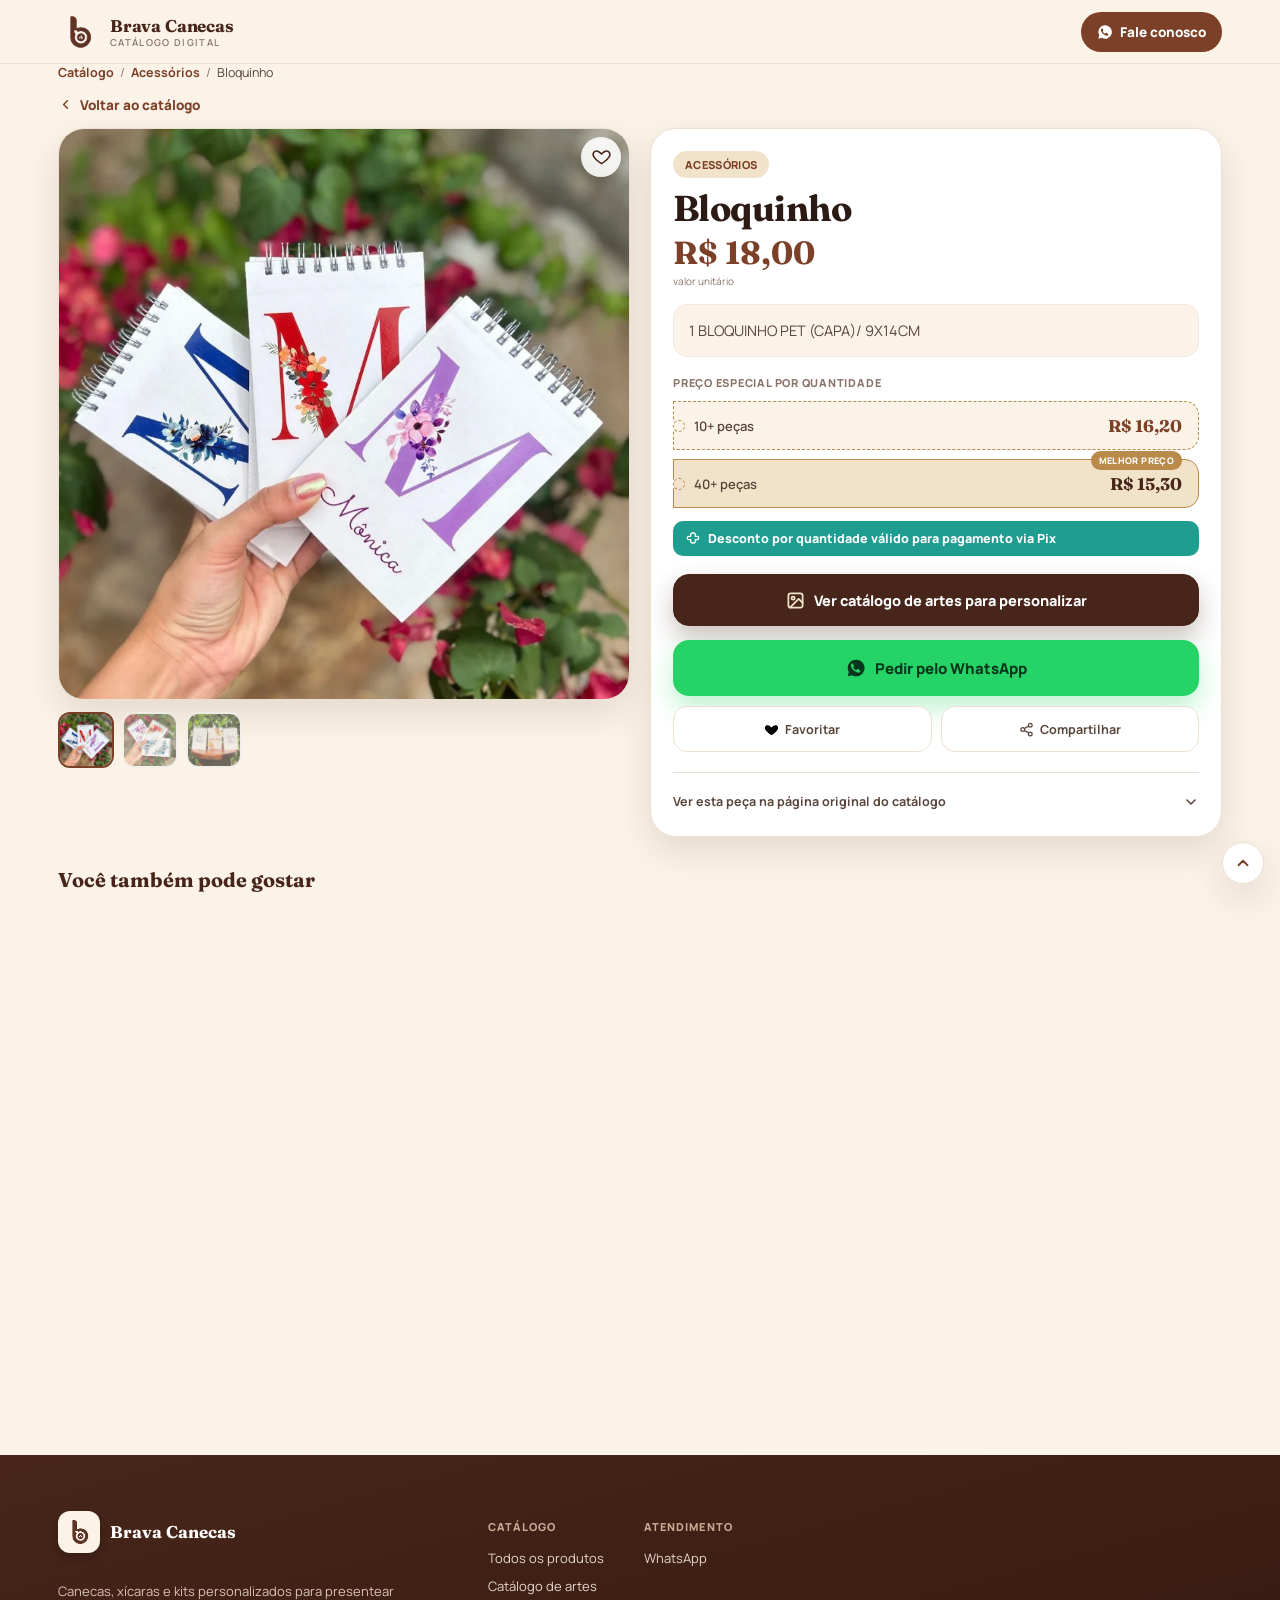
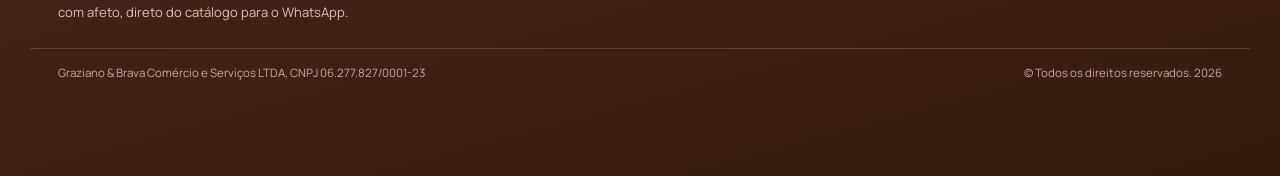
==== produto.html @ dab6013e "Adiciona site completo da Brava Canecas conforme ZIP original" ====
<!doctype html>
<html lang="pt-BR">
<head>
<meta charset="UTF-8">
<meta name="viewport" content="width=device-width, initial-scale=1, viewport-fit=cover">
<title>Produto | Brava Canecas</title>
<meta name="description" content="Detalhes do produto na Brava Canecas, catálogo digital de canecas e xícaras personalizadas.">
<meta name="theme-color" content="#7c3f27">
<link rel="icon" href="assets/capa.webp" type="image/webp">
<link rel="preconnect" href="https://fonts.googleapis.com">
<link rel="preconnect" href="https://fonts.gstatic.com" crossorigin>
<link rel="stylesheet" href="styles.css">
</head>
<body>
<a class="skip-link" href="#main">Pular para o conteúdo</a>

<header class="top">
  <div class="wrap nav">
    <a href="index.html" style="display:flex;align-items:center;gap:10px">
      <div class="logo"><img src="assets/logo.png" alt="Logotipo Brava Canecas"></div>
      <div class="brand">Brava Canecas<small>Catálogo digital</small></div>
    </a>
    <div class="spacer"></div>
    <a class="wa-top" href="https://wa.me/558594275171" target="_blank" rel="noopener" aria-label="Falar no WhatsApp">
      <svg viewBox="0 0 24 24" fill="currentColor"><path d="M12 2a10 10 0 0 0-8.6 15L2 22l5.2-1.4A10 10 0 1 0 12 2Zm5.7 14.2c-.2.6-1.4 1.2-2 1.3-.5.1-1.1.1-1.8-.1-.4-.1-1-.3-1.7-.6-3-1.3-4.9-4.3-5.1-4.5-.1-.2-1.2-1.6-1.2-3s.7-2.1 1-2.4c.2-.3.5-.3.7-.3h.5c.2 0 .4 0 .6.5.2.6.7 1.9.8 2 .1.2.1.4 0 .6-.6 1.2-1.2 1.1-.6 2 .9 1.6 1.7 2.1 3.1 2.8.2.1.4.1.5-.1.2-.2.7-.8.9-1.1.2-.3.4-.2.6-.1.2.1 1.5.7 1.8.9.3.1.5.2.5.4.1.2.1.7-.1 1.2Z"/></svg>
      <span class="long">Fale conosco</span><span class="short">WhatsApp</span>
    </a>
  </div>
</header>

<main id="main" class="wrap detail">
  <nav class="breadcrumb" aria-label="Trilha de navegação">
    <a href="index.html">Catálogo</a>
    <span>/</span>
    <a id="crumbCat" href="index.html">Categoria</a>
    <span>/</span>
    <span id="crumbName" style="color:var(--ink-soft)">Produto</span>
  </nav>

  <a class="back" href="index.html">
    <svg viewBox="0 0 24 24" fill="none" stroke="currentColor" stroke-width="2.4" stroke-linecap="round" stroke-linejoin="round"><path d="m15 18-6-6 6-6"/></svg>
    Voltar ao catálogo
  </a>

  <div id="app"><!-- preenchido via product.js --></div>
</main>

<footer class="footer">
  <div class="wrap footer-grid">
    <div>
      <div class="footer-brand">
        <div class="logo"><img src="assets/logo.png" alt="Logotipo Brava Canecas"></div>
        <h5>Brava Canecas</h5>
      </div>
      <p>Canecas, xícaras e kits personalizados para presentear com afeto, direto do catálogo para o WhatsApp.</p>
    </div>
    <div class="cols">
      <div class="col">
        <h6>Catálogo</h6>
        <a href="index.html">Todos os produtos</a>
        <a href="https://canva.link/ahxp8y3r3so7f2g" target="_blank" rel="noopener">Catálogo de artes</a>
      </div>
      <div class="col">
        <h6>Atendimento</h6>
        <a href="https://wa.me/558594275171" target="_blank" rel="noopener">WhatsApp</a>
      </div>
    </div>
  </div>
  <div class="wrap bottom">
    <span>Graziano &amp; Brava Comércio e Serviços LTDA, CNPJ 06.277.827/0001-23</span>
    <span>© Todos os direitos reservados. <span id="year">2026</span></span>
  </div>
</footer>

<div class="mobile-cta" id="mobileCta"></div>

<div class="float-stack">
  <button class="to-top" aria-label="Voltar ao topo">
    <svg viewBox="0 0 24 24" fill="none" stroke="currentColor" stroke-width="2.4" stroke-linecap="round" stroke-linejoin="round"><path d="m18 15-6-6-6 6"/></svg>
  </button>
</div>

<script src="products.js"></script>
<script src="site.js"></script>
<script src="product.js"></script>
</body>
</html>
---- styles.css ----
/* ============================================================
   BRAVA CANECAS — folha de estilos
   Identidade: cerâmica artesanal + afeto. Paleta terracota/creme,
   tipografia Fraunces (display, "torneada" como cerâmica) +
   Manrope (texto/UI). Motivo assinatura: "etiqueta de presente"
   (tag com furo) usada nas categorias e nas faixas de preço.
   ============================================================ */

@import url('https://fonts.googleapis.com/css2?family=Fraunces:opsz,wght@9..144,400;9..144,500;9..144,600;9..144,700;9..144,800&family=Manrope:wght@400;500;600;700;800&display=swap');

/* ---------- 1. Tokens ---------- */
:root{
  /* cor */
  --ink:        #2b1b14;
  --ink-soft:   #5b463d;
  --muted:      #8a7368;
  --line:       #ecdfd3;
  --line-soft:  #f3e9dd;
  --cream:      #fbf3e7;
  --paper:      #ffffff;
  --brand:      #7c3f27;
  --brand-dark: #47251a;
  --brand-ink:  #35190f;
  --gold:       #b98a4a;
  --gold-light: #f1e3c9;
  --rose:       #b0503f;
  --green:      #25d366;
  --green-ink:  #06371c;
  --danger:     #c1483a;

  /* forma */
  --radius-lg: 26px;
  --radius-md: 18px;
  --radius-sm: 12px;
  --shadow-sm: 0 4px 16px rgba(71,37,26,.08);
  --shadow-md: 0 14px 34px rgba(71,37,26,.12);
  --shadow-lg: 0 22px 55px rgba(53,25,15,.20);

  /* tipo */
  --font-display: "Fraunces", "Iowan Old Style", Georgia, serif;
  --font-body: "Manrope", system-ui, -apple-system, "Segoe UI", Roboto, Arial, sans-serif;

  /* layout */
  --header-h: 64px;
  --container: 1220px;
  --safe-b: env(safe-area-inset-bottom, 0px);
}

/* ---------- 2. Reset ---------- */
*,*::before,*::after{box-sizing:border-box}
html{scroll-behavior:smooth;-webkit-text-size-adjust:100%}
body{
  margin:0;
  font-family:var(--font-body);
  color:var(--ink);
  background:var(--cream);
  -webkit-tap-highlight-color:transparent;
  overflow-x:hidden;
}
img{max-width:100%;display:block}
a{color:inherit;text-decoration:none}
button,input,select{font:inherit;color:inherit}
button{cursor:pointer}
ul{margin:0;padding:0;list-style:none}
h1,h2,h3,p{margin:0}
:focus-visible{outline:2.5px solid var(--brand);outline-offset:3px;border-radius:6px}

@media (prefers-reduced-motion:reduce){
  *,*::before,*::after{animation-duration:.001ms !important;animation-iteration-count:1 !important;transition-duration:.001ms !important;scroll-behavior:auto !important}
}

/* ---------- 3. Utilitários de layout ---------- */
.wrap{max-width:var(--container);margin:0 auto;padding:0 18px}
.skip-link{position:absolute;left:12px;top:-60px;background:var(--brand);color:#fff;padding:10px 16px;border-radius:10px;z-index:100;font-weight:700;transition:top .2s}
.skip-link:focus{top:12px}
.eyebrow{
  display:inline-flex;align-items:center;gap:6px;
  font-family:var(--font-body);font-weight:800;font-size:12.5px;letter-spacing:.03em;
}
.eyebrow svg{width:12px;height:12px;flex:none}

/* ---------- 4. Cabeçalho ---------- */
.top{
  position:sticky;top:0;z-index:40;
  height:var(--header-h);
  display:flex;align-items:center;
  background:rgba(251,243,231,.86);
  backdrop-filter:blur(14px);-webkit-backdrop-filter:blur(14px);
  border-bottom:1px solid var(--line);
}
.nav{display:flex;align-items:center;gap:12px;width:100%}
.logo{
  width:42px;height:42px;flex:none;
  display:grid;place-items:center;
}
.logo img{width:100%;height:100%;object-fit:contain}
.brand{font-family:var(--font-display);font-weight:700;font-size:17px;color:var(--brand-dark);letter-spacing:-.01em;white-space:nowrap}
.brand small{display:block;font-family:var(--font-body);font-weight:600;font-size:9.5px;letter-spacing:.14em;color:var(--muted);text-transform:uppercase}
.spacer{flex:1}
.wa-top{
  display:inline-flex;align-items:center;gap:7px;
  background:var(--brand);color:#fff;font-weight:800;font-size:13.5px;
  padding:10px 16px;border-radius:999px;min-height:40px;
  transition:transform .15s, box-shadow .15s;
}
.wa-top:hover{transform:translateY(-1px);box-shadow:0 8px 18px rgba(124,63,39,.35)}
.wa-top svg{width:16px;height:16px;flex:none}
.wa-top span.long{display:none}
.wa-top span.short{display:inline}

/* ---------- 5. Hero ---------- */
.hero{padding:16px 0 6px}
.hero-card{
  position:relative;min-height:420px;border-radius:var(--radius-lg);
  overflow:hidden;box-shadow:var(--shadow-lg);background:var(--brand-dark);
  isolation:isolate;
}
.hero-card>img{position:absolute;inset:0;width:100%;height:100%;object-fit:cover;object-position:center 46%}
.hero-card::before{
  content:"";position:absolute;inset:0;z-index:1;
  background:linear-gradient(180deg,rgba(38,18,11,.42) 0%,rgba(38,18,11,.58) 45%,rgba(30,14,9,.94) 100%);
}
.hero-copy{position:relative;z-index:2;color:#fff;padding:34px 22px;display:flex;flex-direction:column;gap:16px}
.hero .eyebrow{background:rgba(255,255,255,.14);border:1px solid rgba(255,255,255,.28);color:#fff;padding:7px 13px;border-radius:999px;width:fit-content}
.hero h1{
  font-family:var(--font-display);font-weight:700;
  font-size:clamp(34px,9.5vw,64px);line-height:.98;letter-spacing:-.015em;
}
.hero h1 em{font-style:italic;color:var(--gold-light)}
.hero p{font-size:15.5px;line-height:1.55;color:#f3e6d8;max-width:520px}
.cta{display:flex;gap:10px;flex-wrap:wrap}
.btnlink{
  min-height:50px;display:inline-flex;align-items:center;justify-content:center;gap:8px;
  padding:0 20px;border-radius:14px;font-weight:800;font-size:14.5px;
  transition:transform .15s,box-shadow .15s,background .15s;
}
.btnlink.green{background:var(--green);color:var(--green-ink);box-shadow:0 10px 24px rgba(37,211,102,.28)}
.btnlink.ghost{background:rgba(255,255,255,.12);border:1px solid rgba(255,255,255,.4);color:#fff}
.btnlink.gold{background:var(--gold-light);color:var(--brand-dark);box-shadow:0 10px 24px rgba(185,138,74,.28)}
.btnlink:hover{transform:translateY(-2px)}
.hero-stats{display:flex;gap:18px;flex-wrap:wrap;padding-top:2px}
.hero-stats div{display:flex;flex-direction:column;gap:1px}
.hero-stats b{font-family:var(--font-display);font-size:20px}
.hero-stats span{font-size:10.5px;color:#e8d9c8;text-transform:uppercase;letter-spacing:.08em}

.hero-badge{
  position:absolute;z-index:3;left:22px;bottom:22px;
  display:flex;align-items:center;gap:10px;
  background:rgba(255,255,255,.95);backdrop-filter:blur(6px);
  border-radius:16px;padding:11px 15px;box-shadow:var(--shadow-lg);
  max-width:min(78%,320px);
}
.hero-badge svg{width:30px;height:30px;flex:none;background:var(--green);color:var(--green-ink);border-radius:50%;padding:6px;box-sizing:border-box}
.hero-badge strong{display:block;font-size:12.5px;color:var(--ink);font-weight:800;line-height:1.2}
.hero-badge span{display:block;font-size:10.5px;color:var(--muted);line-height:1.25;margin-top:1px}

/* ---------- 5b. Faixa de confiança ---------- */
.trust-wrap{
  background:linear-gradient(180deg,var(--paper),var(--cream));
  border-top:1px solid var(--line);border-bottom:1px solid var(--line);
  padding:22px 0;margin-top:8px;
}
.trust-grid{display:grid;grid-template-columns:repeat(2,1fr);gap:12px}
.trust-item{
  display:flex;align-items:center;gap:11px;
  background:var(--paper);border:1px solid var(--line-soft);border-radius:16px;
  padding:12px 13px;box-shadow:var(--shadow-sm);
  transition:box-shadow .2s,transform .2s,border-color .2s;
}
.trust-item:hover{box-shadow:var(--shadow-md);transform:translateY(-2px);border-color:var(--line)}
.trust-ico{
  width:38px;height:38px;border-radius:12px;flex:none;
  background:var(--brand-dark);color:#fff;display:grid;place-items:center;
}
.trust-ico.green{background:var(--green);color:var(--green-ink)}
.trust-ico svg{width:18px;height:18px}
.trust-text{display:flex;flex-direction:column;line-height:1.25;min-width:0}
.trust-text strong{font-size:13px;font-weight:800;color:var(--ink)}
.trust-text span{font-size:11px;color:var(--muted)}

/* ---------- 5c. Cabeçalho de seção ---------- */
.section-head{max-width:640px;margin:0 auto 24px;text-align:center;display:flex;flex-direction:column;align-items:center;gap:10px}
.section-head.compact{margin-bottom:6px;align-items:flex-start;text-align:left}
.section-head h2{font-family:var(--font-display);font-size:clamp(24px,5.5vw,34px);font-weight:700;color:var(--brand-dark);letter-spacing:-.01em;line-height:1.1}
.section-head p{font-size:14px;color:var(--muted);line-height:1.55}
.eyebrow.dark{background:var(--gold-light);color:var(--brand);border:1px solid transparent;padding:6px 13px;border-radius:999px}

/* ---------- 5d. Diferenciais ---------- */
.features{padding:46px 0 8px}
.feature-grid{display:grid;gap:16px;grid-template-columns:1fr}
.feature-card{
  background:var(--paper);border:1px solid var(--line);border-radius:var(--radius-lg);
  overflow:hidden;box-shadow:var(--shadow-sm);transition:box-shadow .25s,transform .25s;
}
.feature-card:hover{box-shadow:var(--shadow-md);transform:translateY(-3px)}
.feature-photo{aspect-ratio:4/5;overflow:hidden}
.feature-photo img{width:100%;height:100%;object-fit:cover;transition:transform .5s ease}
.feature-card:hover .feature-photo img{transform:scale(1.06)}
.feature-body{padding:20px}
.feature-ico{
  width:38px;height:38px;border-radius:11px;background:var(--brand-dark);color:#fff;
  display:grid;place-items:center;font-size:16px;margin-bottom:12px;
}
.feature-ico svg{width:18px;height:18px}
.feature-body h3{font-family:var(--font-display);font-size:18.5px;font-weight:700;color:var(--ink);margin-bottom:7px}
.feature-body p{font-size:13.5px;color:var(--ink-soft);line-height:1.55}

/* ---------- 5e. Revelação suave ao rolar ---------- */
.reveal{opacity:0;transform:translateY(18px);transition:opacity .6s ease,transform .6s ease}
.reveal.in{opacity:1;transform:none}
.feature-grid .reveal:nth-child(2){transition-delay:.08s}
.feature-grid .reveal:nth-child(3){transition-delay:.16s}
.how-grid .reveal:nth-child(2){transition-delay:.06s}
.how-grid .reveal:nth-child(3){transition-delay:.12s}
.how-grid .reveal:nth-child(4){transition-delay:.18s}
@media (prefers-reduced-motion:reduce){.reveal{opacity:1;transform:none}}

/* ---------- 6. Barra de ferramentas / busca ---------- */
.toolbar{padding:20px 0 6px}
.toolbar-head{display:flex;align-items:flex-end;justify-content:space-between;gap:10px;margin-bottom:14px}
.toolbar-head h2{font-family:var(--font-display);font-size:clamp(22px,5vw,30px);font-weight:700;color:var(--brand-dark);letter-spacing:-.01em}
.toolbar-head .muted{font-size:11.5px}
.result-count{font-size:12px;font-weight:700;color:var(--brand);background:var(--gold-light);padding:6px 11px;border-radius:999px;white-space:nowrap}

.search-row{display:flex;gap:9px;margin-bottom:12px}
.search{
  flex:1;height:52px;background:var(--paper);border:1.5px solid var(--line);
  border-radius:16px;display:flex;align-items:center;padding:0 15px;gap:9px;
  box-shadow:var(--shadow-sm);transition:border-color .15s, box-shadow .15s;
}
.search:focus-within{border-color:var(--brand);box-shadow:0 0 0 4px rgba(124,63,39,.1)}
.search svg{width:19px;height:19px;color:var(--muted);flex:none}
.search input{flex:1;height:100%;border:0;outline:0;background:transparent;font-size:16px;color:var(--ink)}
.search input::placeholder{color:var(--muted)}
.search .clear{display:none;border:0;background:var(--line-soft);color:var(--ink-soft);width:26px;height:26px;border-radius:50%;font-size:14px;place-items:center}
.search.has-value .clear{display:grid}

.sort-select{
  height:52px;border:1.5px solid var(--line);border-radius:16px;background:var(--paper);
  padding:0 14px;font-weight:700;font-size:13px;color:var(--ink-soft);box-shadow:var(--shadow-sm);
  flex:none;width:52px; appearance:none; -webkit-appearance:none;
  background-image:url("data:image/svg+xml;utf8,<svg xmlns='http://www.w3.org/2000/svg' viewBox='0 0 24 24' fill='none' stroke='%237c3f27' stroke-width='2.4' stroke-linecap='round'><path d='M4 7h10M4 12h16M4 17h7'/></svg>");
  background-repeat:no-repeat;background-position:center;background-size:19px;
  text-indent:-9999px;
}

.chip-row{display:flex;gap:8px;overflow-x:auto;padding:2px 2px 12px;scrollbar-width:none;-ms-overflow-style:none}
.chip-row::-webkit-scrollbar{display:none}
.chip{
  flex:none;display:inline-flex;align-items:center;gap:6px;
  border:1.5px solid var(--line);background:var(--paper);color:var(--brand-dark);
  padding:9px 15px;border-radius:999px;font-weight:700;font-size:13px;
  transition:background .15s,color .15s,border-color .15s,transform .1s;
}
.chip:active{transform:scale(.96)}
.chip .n{font-size:10.5px;opacity:.65;font-weight:800}
.chip.active{background:var(--brand);border-color:var(--brand);color:#fff}
.chip.fav{gap:5px}
.chip.fav svg{width:14px;height:14px}

/* ---------- 7. Grade de produtos ---------- */
.grid{
  display:grid;
  grid-template-columns:repeat(auto-fill,minmax(154px,1fr));
  gap:clamp(10px,2.6vw,20px);
  padding-bottom:10px;
}
.card{
  position:relative;
  background:var(--paper);border:1px solid var(--line);border-radius:20px;
  overflow:hidden;box-shadow:var(--shadow-sm);display:flex;flex-direction:column;
  opacity:0;transform:translateY(10px);
  animation:card-in .5s ease forwards;
  transition:box-shadow .2s, transform .2s;
}
.card:hover{box-shadow:var(--shadow-md);transform:translateY(-3px)}
@keyframes card-in{to{opacity:1;transform:none}}

.photo{aspect-ratio:4/5;overflow:hidden;background:var(--line-soft);position:relative;display:block}
.photo img{width:100%;height:100%;object-fit:cover;transition:transform .4s ease}
.card:hover .photo img{transform:scale(1.05)}

/* etiqueta de categoria — motivo "gift tag" com furo */
.tag{
  position:absolute;top:9px;left:0;z-index:2;
  display:flex;align-items:center;gap:5px;
  background:var(--brand-dark);color:#fff;
  padding:5px 10px 5px 8px;
  font-size:9.5px;font-weight:800;letter-spacing:.03em;text-transform:uppercase;
  border-radius:0 999px 999px 0;
  box-shadow:0 4px 10px rgba(0,0,0,.18);
  max-width:82%;
}
.tag::before{content:"";width:5px;height:5px;border-radius:50%;background:rgba(255,255,255,.75);flex:none}
.tag span{overflow:hidden;text-overflow:ellipsis;white-space:nowrap}

.fav-btn{
  position:absolute;top:8px;right:8px;z-index:2;
  width:32px;height:32px;border-radius:50%;border:0;
  background:rgba(255,255,255,.88);backdrop-filter:blur(4px);
  display:grid;place-items:center;box-shadow:0 3px 10px rgba(0,0,0,.15);
  transition:transform .15s;
}
.fav-btn:active{transform:scale(.88)}
.fav-btn svg{width:16px;height:16px;stroke:var(--brand-dark);fill:none;stroke-width:2;transition:fill .15s,stroke .15s}
.fav-btn.active svg{fill:var(--rose);stroke:var(--rose)}

.body{padding:12px 13px 13px;display:flex;flex-direction:column;flex:1;gap:2px}
.body h3{font-family:var(--font-display);font-size:15px;font-weight:600;line-height:1.22;min-height:2.4em;color:var(--ink)}
.price{font-family:var(--font-display);font-size:20px;font-weight:700;color:var(--brand);margin-top:2px}
.unit-label{font-size:10px;color:var(--muted)}

.tiers{display:flex;flex-direction:column;gap:5px;margin:9px 0}
.tier{
  display:flex;justify-content:space-between;align-items:center;gap:6px;
  background:var(--cream);border:1px dashed var(--line);
  border-radius:9px;padding:6px 9px;font-size:10.5px;color:var(--ink-soft);
}
.tier strong{color:var(--brand);font-size:11.5px}
.tier.best{background:var(--gold-light);border:1px solid var(--gold);border-style:solid}
.tier.best strong{color:var(--brand-dark)}
.tiers-note{
  display:inline-block;font-size:9px;font-weight:800;color:#fff;background:#1f9d90;
  border-radius:6px;padding:3px 7px;margin:-1px 0 5px;line-height:1.3;
}

.actions{margin-top:auto;display:grid;grid-template-columns:1fr 1fr;gap:7px;padding-top:7px}
.action{
  border:0;border-radius:12px;min-height:42px;display:grid;place-items:center;
  font-weight:800;font-size:12.5px;text-align:center;line-height:1.15;padding:4px 6px;
  transition:transform .15s, filter .15s;
}
.action:active{transform:scale(.96)}
.details{background:var(--line-soft);color:var(--brand-dark)}
.action.wa{background:var(--green);color:var(--green-ink);display:flex;align-items:center;justify-content:center;gap:5px}
.action.wa svg{width:13px;height:13px;flex:none}

.empty{
  grid-column:1/-1;text-align:center;padding:60px 20px;color:var(--muted);
  display:flex;flex-direction:column;align-items:center;gap:10px;
}
.empty svg{width:44px;height:44px;color:var(--line);stroke-width:1.4}
.empty strong{color:var(--ink-soft);font-family:var(--font-display);font-size:18px;font-weight:600}
.empty button{margin-top:6px;border:1.5px solid var(--brand);color:var(--brand);background:transparent;padding:9px 16px;border-radius:999px;font-weight:800;font-size:12.5px}

/* ---------- 8. Faixa "como funciona" ---------- */
.how{padding:34px 0 6px}
.how-grid{display:grid;gap:12px;grid-template-columns:repeat(auto-fit,minmax(150px,1fr))}
.how-item{background:var(--paper);border:1px solid var(--line);border-radius:18px;padding:16px}
.how-item .num{
  width:30px;height:30px;border-radius:9px;background:var(--gold-light);color:var(--brand);
  display:grid;place-items:center;font-family:var(--font-display);font-weight:700;font-size:14px;margin-bottom:9px;
}
.how-item h4{font-size:13.5px;font-weight:800;margin-bottom:4px}
.how-item p{font-size:12px;color:var(--muted);line-height:1.5}

/* ---------- 9. Rodapé ---------- */
.footer{margin-top:44px;background:linear-gradient(165deg,var(--brand-dark),var(--brand-ink));color:#f3e6d8;padding:38px 0 calc(96px + var(--safe-b))}
.footer-grid{display:grid;gap:26px}
.footer-brand{display:flex;align-items:center;gap:10px;margin-bottom:10px}
.footer-brand .logo{background:#fbf3e7;border-radius:12px;padding:5px;box-shadow:0 4px 10px rgba(0,0,0,.18)}
.footer h5{font-family:var(--font-display);font-size:17px;font-weight:700;color:#fff}
.footer p{font-size:13px;line-height:1.6;color:#d9c4b3;max-width:340px;margin-top:8px}
.footer .cols{display:flex;gap:40px;flex-wrap:wrap}
.footer .col h6{font-size:11px;text-transform:uppercase;letter-spacing:.1em;color:#c8ac95;margin-bottom:10px;font-weight:800}
.footer .col a,.footer .col li{display:block;font-size:13px;color:#f3e6d8;padding:5px 0;opacity:.92}
.footer .col a:hover{opacity:1;text-decoration:underline}
.footer .bottom{border-top:1px solid rgba(255,255,255,.14);margin-top:26px;padding-top:16px;font-size:11.5px;color:#c8ac95;display:flex;justify-content:space-between;flex-wrap:wrap;gap:8px}

/* ---------- 10. Flutuantes: WhatsApp + topo ---------- */
.float-stack{position:fixed;right:16px;bottom:calc(16px + var(--safe-b));display:flex;flex-direction:column;gap:10px;z-index:50}
.float{
  width:56px;height:56px;border-radius:50%;background:var(--green);
  display:grid;place-items:center;box-shadow:0 14px 30px rgba(37,211,102,.4);
  position:relative;
}
.float svg{width:27px;height:27px;color:var(--green-ink)}
.float::after{
  content:"";position:absolute;inset:0;border-radius:50%;border:2px solid var(--green);
  animation:pulse 2.4s ease-out infinite;
}
@keyframes pulse{0%{transform:scale(1);opacity:.7}100%{transform:scale(1.55);opacity:0}}
.to-top{
  width:42px;height:42px;border-radius:50%;background:var(--paper);border:1px solid var(--line);
  display:grid;place-items:center;box-shadow:var(--shadow-md);align-self:flex-end;
  opacity:0;pointer-events:none;transform:translateY(8px);transition:opacity .2s,transform .2s;
}
.to-top.show{opacity:1;pointer-events:auto;transform:none}
.to-top svg{width:18px;height:18px;color:var(--brand)}

/* ---------- 11. Toast ---------- */
.toast{
  position:fixed;left:50%;bottom:calc(90px + var(--safe-b));transform:translate(-50%,14px);
  background:var(--brand-ink);color:#fff;padding:11px 18px;border-radius:999px;
  font-size:13px;font-weight:700;box-shadow:var(--shadow-lg);
  display:flex;align-items:center;gap:8px;z-index:60;opacity:0;pointer-events:none;
  transition:opacity .25s,transform .25s;
}
.toast.show{opacity:1;transform:translate(-50%,0)}
.toast svg{width:15px;height:15px;color:var(--green)}

/* ============================================================
   PÁGINA DE PRODUTO
   ============================================================ */
.detail{padding:20px 0 90px}
.breadcrumb{display:flex;align-items:center;gap:6px;font-size:12.5px;color:var(--muted);flex-wrap:wrap;margin-bottom:14px}
.breadcrumb a{font-weight:700;color:var(--brand)}
.breadcrumb a:hover{text-decoration:underline}
.back{
  display:inline-flex;align-items:center;gap:7px;color:var(--brand);font-weight:800;
  font-size:13.5px;margin-bottom:14px;
}
.back svg{width:15px;height:15px}

.detail-grid{display:grid;gap:20px}
.detail-photo{
  position:relative;background:var(--paper);border:1px solid var(--line);
  border-radius:var(--radius-lg);overflow:hidden;box-shadow:var(--shadow-md);
}
.detail-photo img{width:100%;display:block;aspect-ratio:1/1;object-fit:cover}
.detail-photo .fav-btn{width:40px;height:40px}
.detail-photo .fav-btn svg{width:19px;height:19px}

.panel{background:var(--paper);border:1px solid var(--line);border-radius:var(--radius-lg);padding:22px;box-shadow:var(--shadow-md)}
.panel .cat-tag{
  display:inline-flex;align-items:center;gap:6px;background:var(--gold-light);color:var(--brand);
  font-size:11px;font-weight:800;padding:6px 12px;border-radius:999px;text-transform:uppercase;letter-spacing:.03em;
}
.panel h1{font-family:var(--font-display);color:var(--ink);font-size:clamp(26px,6vw,36px);line-height:1.05;letter-spacing:-.015em;margin:12px 0 6px;font-weight:700}
.detail-price{font-family:var(--font-display);font-size:clamp(26px,5.5vw,32px);font-weight:700;color:var(--brand);margin:4px 0 2px}

.gallery-thumbs{display:flex;gap:8px;margin:12px 0 2px}
.gthumb{
  width:56px;height:56px;border-radius:12px;overflow:hidden;padding:0;
  border:2px solid transparent;flex:none;opacity:.6;transition:opacity .15s,border-color .15s;
}
.gthumb img{width:100%;height:100%;object-fit:cover}
.gthumb.active{opacity:1;border-color:var(--brand)}
.gthumb:hover{opacity:1}
.desc{color:var(--ink-soft);line-height:1.6;font-size:14.5px;margin:16px 0 4px;padding:14px 15px;background:var(--cream);border-radius:14px;border:1px solid var(--line-soft)}

.price-table{display:flex;flex-direction:column;gap:9px;margin:18px 0}
.price-table .label{font-size:11px;font-weight:800;text-transform:uppercase;letter-spacing:.07em;color:var(--muted);margin-bottom:2px}
.price-table-note{
  display:flex;align-items:center;gap:7px;font-size:12.5px;font-weight:800;
  color:#fff;background:#1f9d90;border-radius:10px;padding:9px 12px;margin-top:4px;
}
.price-table-note::before{
  content:"";flex:none;width:16px;height:16px;
  background:#fff;-webkit-mask:url("data:image/svg+xml,%3Csvg xmlns='http://www.w3.org/2000/svg' viewBox='0 0 24 24' fill='none' stroke='%23000' stroke-width='2' stroke-linecap='round' stroke-linejoin='round'%3E%3Cpath d='M11 3a2.5 2.5 0 0 0-2.5 2.5V8H6a2.5 2.5 0 0 0 0 5h2.5v2.5A2.5 2.5 0 0 0 11 18h2a2.5 2.5 0 0 0 2.5-2.5V13H18a2.5 2.5 0 0 0 0-5h-2.5V5.5A2.5 2.5 0 0 0 13 3Z'/%3E%3C/svg%3E") center/contain no-repeat;
  mask:url("data:image/svg+xml,%3Csvg xmlns='http://www.w3.org/2000/svg' viewBox='0 0 24 24' fill='none' stroke='%23000' stroke-width='2' stroke-linecap='round' stroke-linejoin='round'%3E%3Cpath d='M11 3a2.5 2.5 0 0 0-2.5 2.5V8H6a2.5 2.5 0 0 0 0 5h2.5v2.5A2.5 2.5 0 0 0 11 18h2a2.5 2.5 0 0 0 2.5-2.5V13H18a2.5 2.5 0 0 0 0-5h-2.5V5.5A2.5 2.5 0 0 0 13 3Z'/%3E%3C/svg%3E") center/contain no-repeat;
}

.art-link{
  display:flex;align-items:center;justify-content:center;gap:9px;
  width:100%;min-height:52px;font-size:14.5px;font-weight:800;
  color:#fff;background:var(--brand-dark);border:1.5px solid var(--brand-dark);
  border-radius:16px;padding:0 16px;margin:16px 0 0;
  box-shadow:0 12px 26px rgba(71,37,26,.28);transition:transform .15s;
}
.art-link:hover{transform:translateY(-2px)}
.art-link svg{width:19px;height:19px;flex:none;color:var(--gold-light)}
.price-row{
  position:relative;display:flex;align-items:center;justify-content:space-between;
  padding:13px 16px 13px 20px;border-radius:0 14px 14px 0;background:var(--cream);border:1px dashed var(--gold);
}
.price-row::before{
  content:"";position:absolute;left:-1px;top:50%;transform:translateY(-50%);
  width:12px;height:12px;border-radius:50%;background:var(--cream);border:1.5px dashed var(--gold);
  box-shadow:-3px 0 0 -1px var(--paper);
}
.price-row span{font-size:13px;color:var(--ink-soft);font-weight:600}
.price-row strong{color:var(--brand);font-family:var(--font-display);font-size:17px;font-weight:700}
.price-row.best{background:var(--gold-light);border-style:solid}
.price-row.best::before{background:var(--gold-light)}
.price-row.best strong{color:var(--brand-dark)}
.price-row.best::after{
  content:"melhor preço";position:absolute;right:16px;top:-9px;
  background:var(--gold);color:#fff;font-size:9px;font-weight:800;text-transform:uppercase;
  letter-spacing:.04em;padding:3px 8px;border-radius:999px;
}

.bigwa{
  width:100%;min-height:56px;border-radius:16px;background:var(--green);font-weight:800;font-size:15px;
  display:flex;align-items:center;justify-content:center;gap:9px;color:var(--green-ink);margin-top:14px;
  box-shadow:0 12px 26px rgba(37,211,102,.3);transition:transform .15s;
}
.bigwa:hover{transform:translateY(-2px)}
.bigwa svg{width:20px;height:20px}
.secondary-actions{display:flex;gap:9px;margin-top:10px}
.secondary-actions button{
  flex:1;min-height:46px;border-radius:14px;border:1.5px solid var(--line);background:var(--paper);
  font-weight:700;font-size:12.5px;color:var(--ink-soft);display:flex;align-items:center;justify-content:center;gap:6px;
}
.secondary-actions svg{width:15px;height:15px}

.source{margin-top:20px;border-top:1px solid var(--line);padding-top:16px}
.source-toggle{
  width:100%;display:flex;align-items:center;justify-content:space-between;gap:8px;
  background:transparent;border:0;padding:4px 0;font-weight:700;font-size:12.5px;color:var(--ink-soft);
}
.source-toggle svg{width:16px;height:16px;transition:transform .2s}
.source-toggle[aria-expanded="true"] svg{transform:rotate(180deg)}
.source-body{max-height:0;overflow:hidden;transition:max-height .3s ease}
.source-body.open{max-height:900px;margin-top:12px}
.source-body img{width:100%;border-radius:15px;border:1px solid var(--line)}

.related{margin-top:30px}
.related h3{font-family:var(--font-display);font-size:20px;font-weight:700;color:var(--brand-dark);margin-bottom:12px}
.related-row{display:flex;gap:12px;overflow-x:auto;padding-bottom:6px;scrollbar-width:none}
.related-row::-webkit-scrollbar{display:none}
.related-row .card{min-width:150px;width:150px;flex:none}

.mobile-cta{
  position:fixed;left:0;right:0;bottom:0;z-index:45;
  background:rgba(251,243,231,.94);backdrop-filter:blur(12px);
  border-top:1px solid var(--line);padding:10px 14px calc(10px + var(--safe-b));
  display:flex;align-items:center;gap:12px;box-shadow:0 -8px 20px rgba(53,25,15,.08);
}
.mobile-cta .mc-price{display:flex;flex-direction:column;line-height:1.1}
.mobile-cta .mc-price span{font-size:9.5px;color:var(--muted);text-transform:uppercase;letter-spacing:.06em}
.mobile-cta .mc-price strong{font-family:var(--font-display);font-size:18px;color:var(--brand)}
.mobile-cta a{
  flex:1;min-height:48px;border-radius:14px;background:var(--green);color:var(--green-ink);
  font-weight:800;display:flex;align-items:center;justify-content:center;gap:7px;font-size:13.5px;
}
.mobile-cta svg{width:17px;height:17px}
.not-found{text-align:center;padding:60px 20px}
.not-found h2{font-family:var(--font-display);font-size:26px;margin-bottom:10px}
.not-found a{color:var(--brand);font-weight:800;text-decoration:underline}

/* ============================================================
   RESPONSIVO — tablet e desktop
   ============================================================ */
@media (min-width:600px){
  .wrap{padding:0 28px}
  .wa-top span.long{display:inline}
  .wa-top span.short{display:none}
  .hero-card{min-height:480px}
  .hero-copy{padding:52px 46px}
  .search-row{gap:12px}
  .sort-select{width:180px;text-indent:0;padding-right:34px}
  .detail-grid{grid-template-columns:minmax(0,1fr) minmax(0,1fr);align-items:start}
  .panel{position:sticky;top:calc(var(--header-h) + 18px)}
  .mobile-cta{display:none}
  .trust-grid{grid-template-columns:repeat(4,1fr)}
}

@media (min-width:900px){
  .grid{grid-template-columns:repeat(auto-fill,minmax(210px,1fr))}
  .hero-copy{max-width:640px}
  .how-grid{grid-template-columns:repeat(4,1fr)}
  .feature-grid{grid-template-columns:repeat(3,1fr)}
  .footer-grid{grid-template-columns:1.1fr 2fr;align-items:start}
}

@media (min-width:1180px){
  .grid{grid-template-columns:repeat(5,1fr)}
}

@media (min-width:1440px){
  .grid{grid-template-columns:repeat(6,1fr)}
  .wrap{padding:0 40px}
}
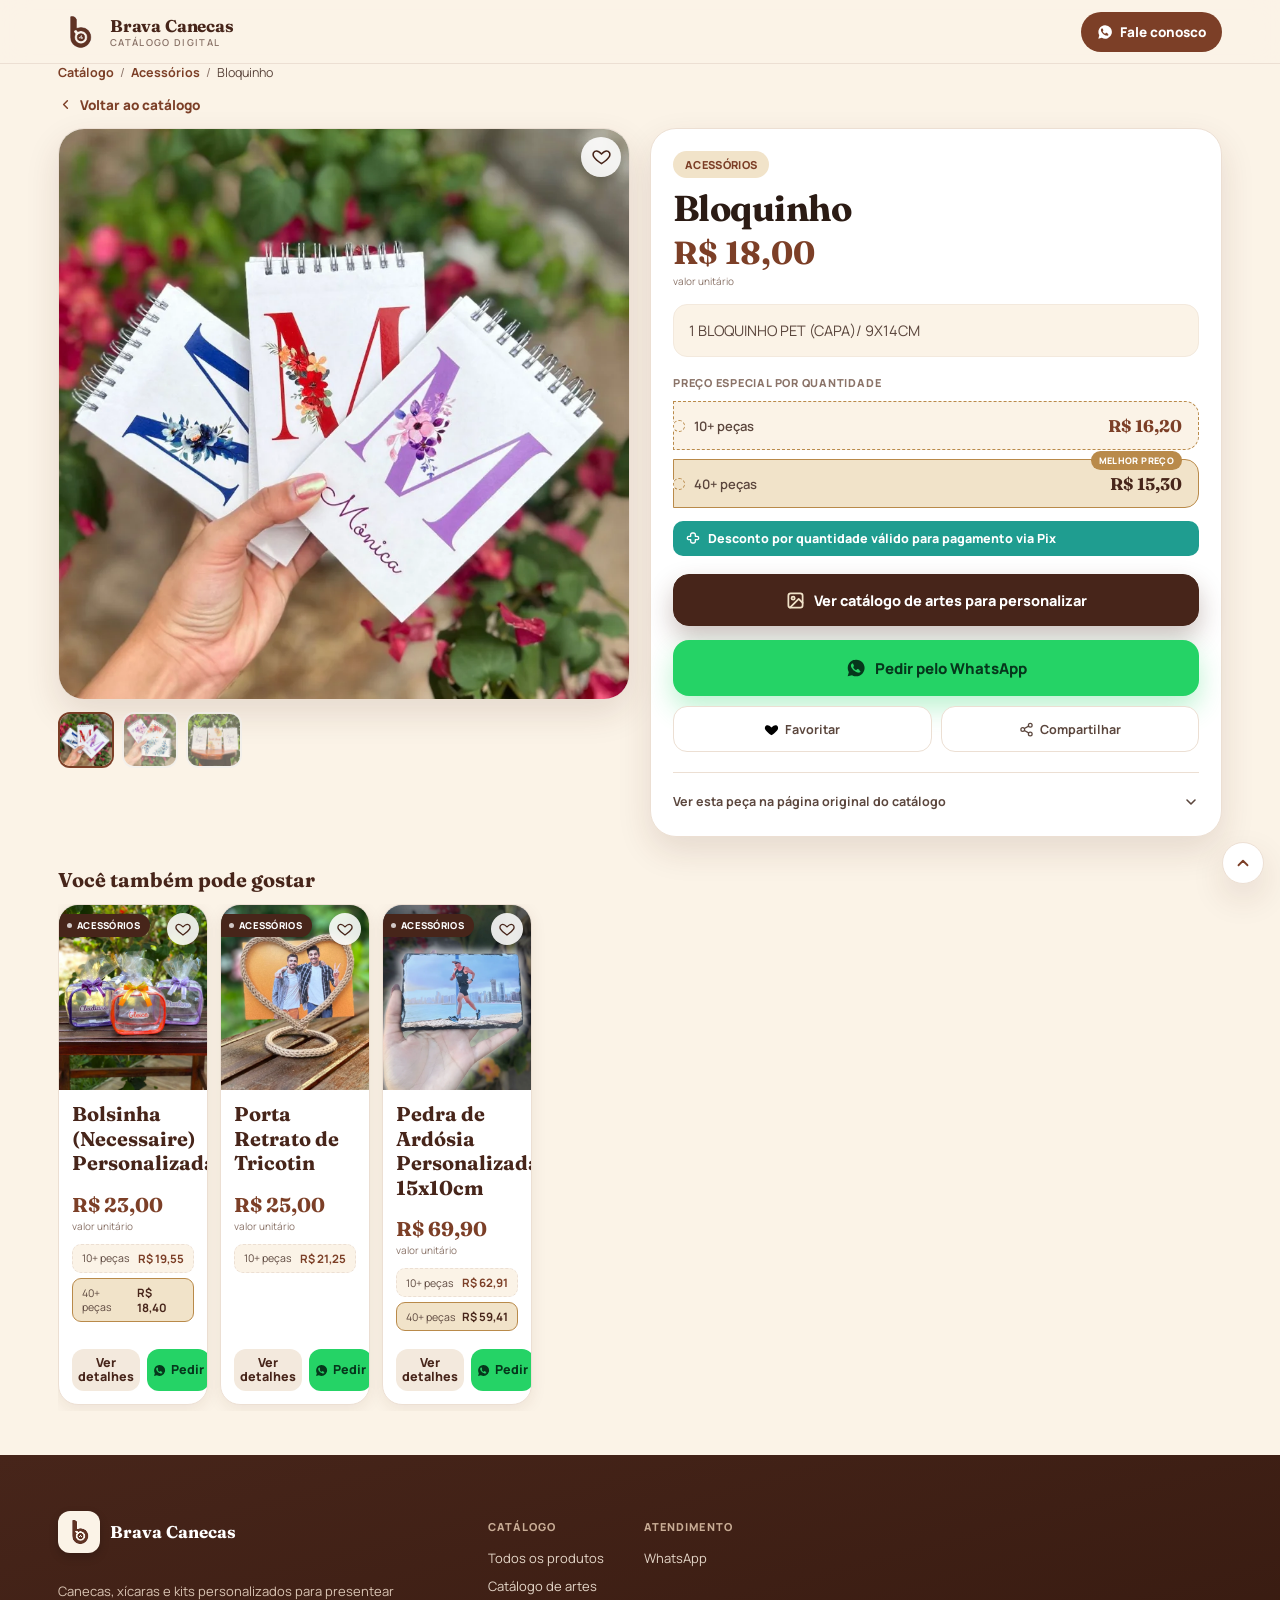
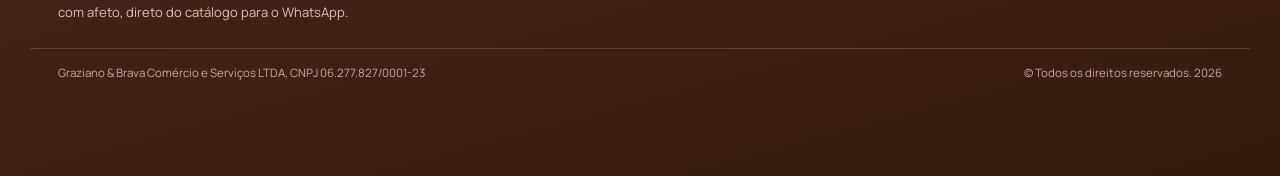
==== commit d1b22319: "Usa apenas a logomarca Brava no ícone do navegador" ====
--- a/produto.html
+++ b/produto.html
@@ -6,7 +6,7 @@
 <title>Produto | Brava Canecas</title>
 <meta name="description" content="Detalhes do produto na Brava Canecas, catálogo digital de canecas e xícaras personalizadas.">
 <meta name="theme-color" content="#7c3f27">
-<link rel="icon" href="assets/capa.webp" type="image/webp">
+<link rel="icon" href="assets/logo.png" type="image/png">
 <link rel="preconnect" href="https://fonts.googleapis.com">
 <link rel="preconnect" href="https://fonts.gstatic.com" crossorigin>
 <link rel="stylesheet" href="styles.css">
